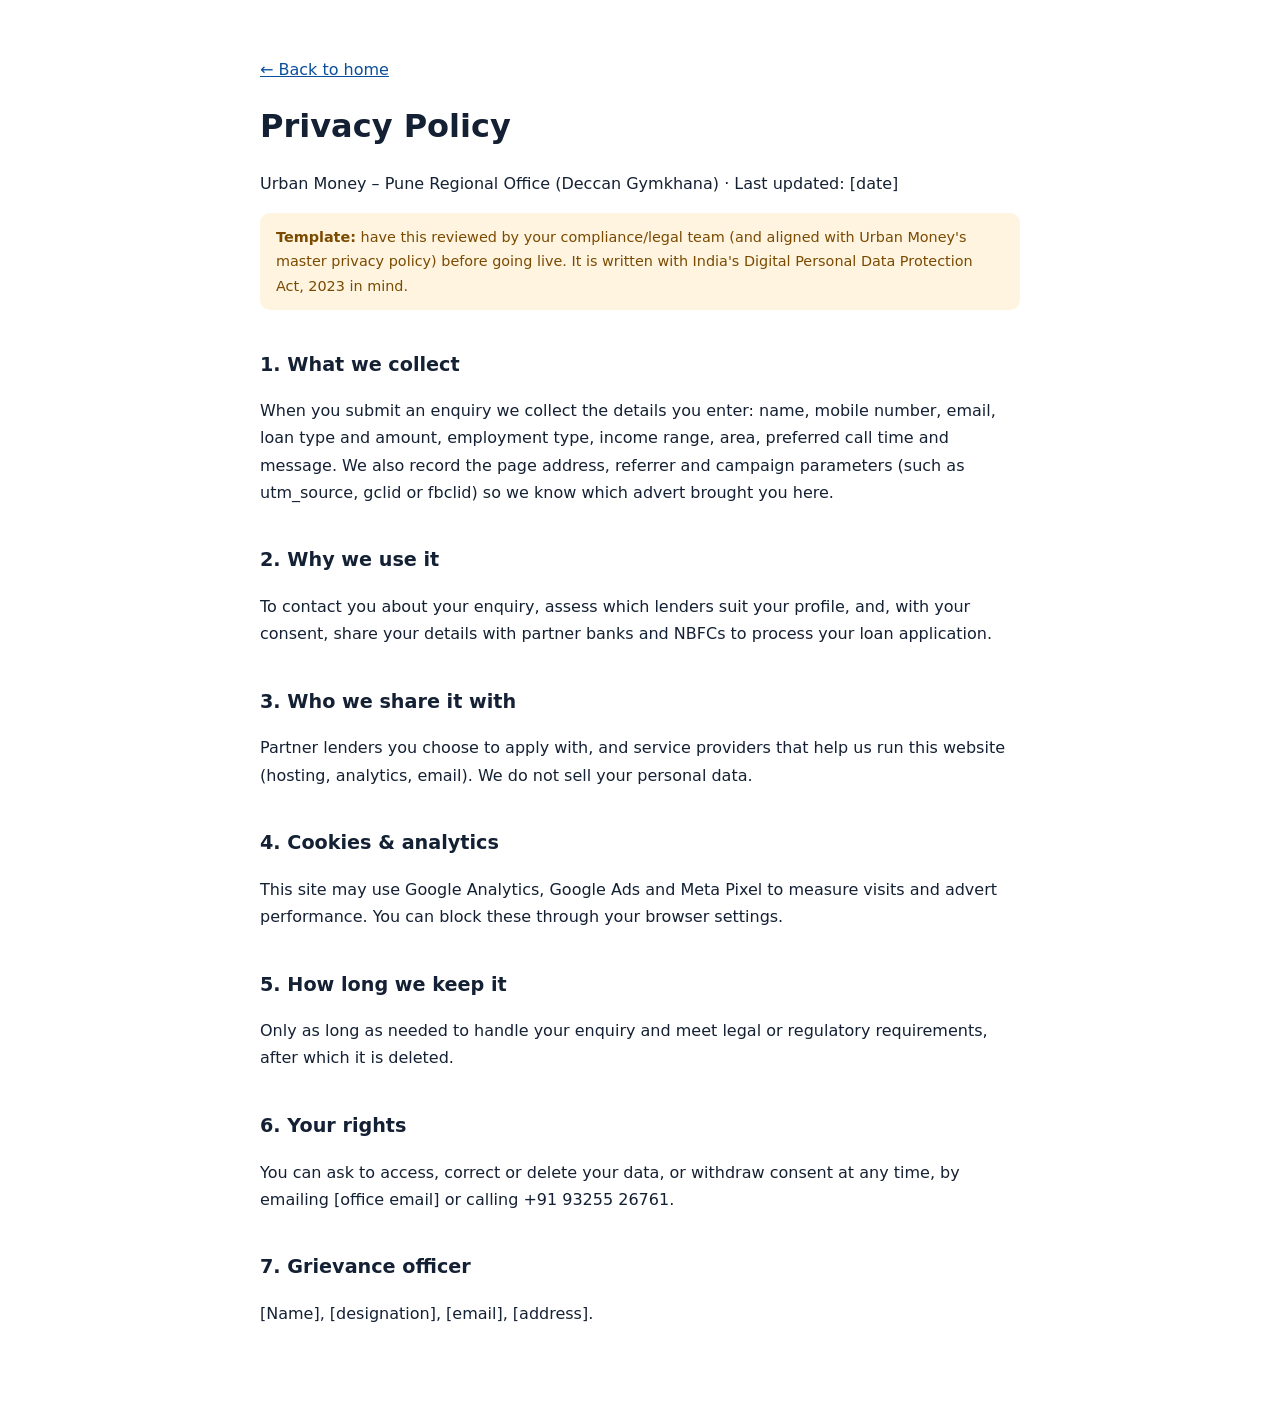
==== privacy.html @ 873d59a4 "Publish complete Pune website Co-authored-by: Copilot <223556219+Copilot@users.noreply.github.com>" ====
<!doctype html>
<html lang="en">
<head>
<meta charset="utf-8"><meta name="viewport" content="width=device-width, initial-scale=1">
<title>Privacy Policy | Urban Money Pune</title>
<meta name="robots" content="noindex">
<link rel="canonical" href="https://urbanmoney-two.vercel.app/privacy.html">
<link rel="icon" href="/favicon.ico" sizes="48x48">
<link rel="icon" href="/assets/favicon.svg" type="image/svg+xml" sizes="any">
<link rel="icon" href="/assets/favicon-32.png" type="image/png" sizes="32x32">
<link rel="apple-touch-icon" href="/assets/apple-touch-icon.png" sizes="180x180">
<link rel="manifest" href="/site.webmanifest">
<meta name="theme-color" content="#2a2c2b">
<!-- ga4:start (generated by build.py from tracking.ga4Id in js/config.js) -->
  <script async src="https://www.googletagmanager.com/gtag/js?id=G-XXXXXXXXXX"></script>
  <script>window.dataLayer=window.dataLayer||[];function gtag(){dataLayer.push(arguments);}gtag('js',new Date());gtag('config','G-XXXXXXXXXX');</script>
  <!-- ga4:end -->
<style>
  body{font-family:Inter,system-ui,sans-serif;color:#142033;background:#fff;line-height:1.7;margin:0}
  main{max-width:760px;margin:0 auto;padding:40px 16px 80px}
  h1{font-size:2rem;margin:0 0 4px} h2{font-size:1.2rem;margin-top:2em}
  .note{background:#fff4e0;color:#7a4a00;padding:12px 16px;border-radius:10px;font-size:.9rem}
  a{color:#0b4f9c}
</style>
</head>
<body>
<main>
  <p><a href="index.html">← Back to home</a></p>
  <h1>Privacy Policy</h1>
  <p>Urban Money – Pune Regional Office (Deccan Gymkhana) · Last updated: [date]</p>
  <p class="note"><strong>Template:</strong> have this reviewed by your compliance/legal team (and aligned with Urban Money's master privacy policy) before going live. It is written with India's Digital Personal Data Protection Act, 2023 in mind.</p>

  <h2>1. What we collect</h2>
  <p>When you submit an enquiry we collect the details you enter: name, mobile number, email, loan type and amount, employment type, income range, area, preferred call time and message. We also record the page address, referrer and campaign parameters (such as utm_source, gclid or fbclid) so we know which advert brought you here.</p>

  <h2>2. Why we use it</h2>
  <p>To contact you about your enquiry, assess which lenders suit your profile, and, with your consent, share your details with partner banks and NBFCs to process your loan application.</p>

  <h2>3. Who we share it with</h2>
  <p>Partner lenders you choose to apply with, and service providers that help us run this website (hosting, analytics, email). We do not sell your personal data.</p>

  <h2>4. Cookies & analytics</h2>
  <p>This site may use Google Analytics, Google Ads and Meta Pixel to measure visits and advert performance. You can block these through your browser settings.</p>

  <h2>5. How long we keep it</h2>
  <p>Only as long as needed to handle your enquiry and meet legal or regulatory requirements, after which it is deleted.</p>

  <h2>6. Your rights</h2>
  <p>You can ask to access, correct or delete your data, or withdraw consent at any time, by emailing [office email] or calling +91 93255 26761.</p>

  <h2>7. Grievance officer</h2>
  <p>[Name], [designation], [email], [address].</p>
</main>
</body>
</html>
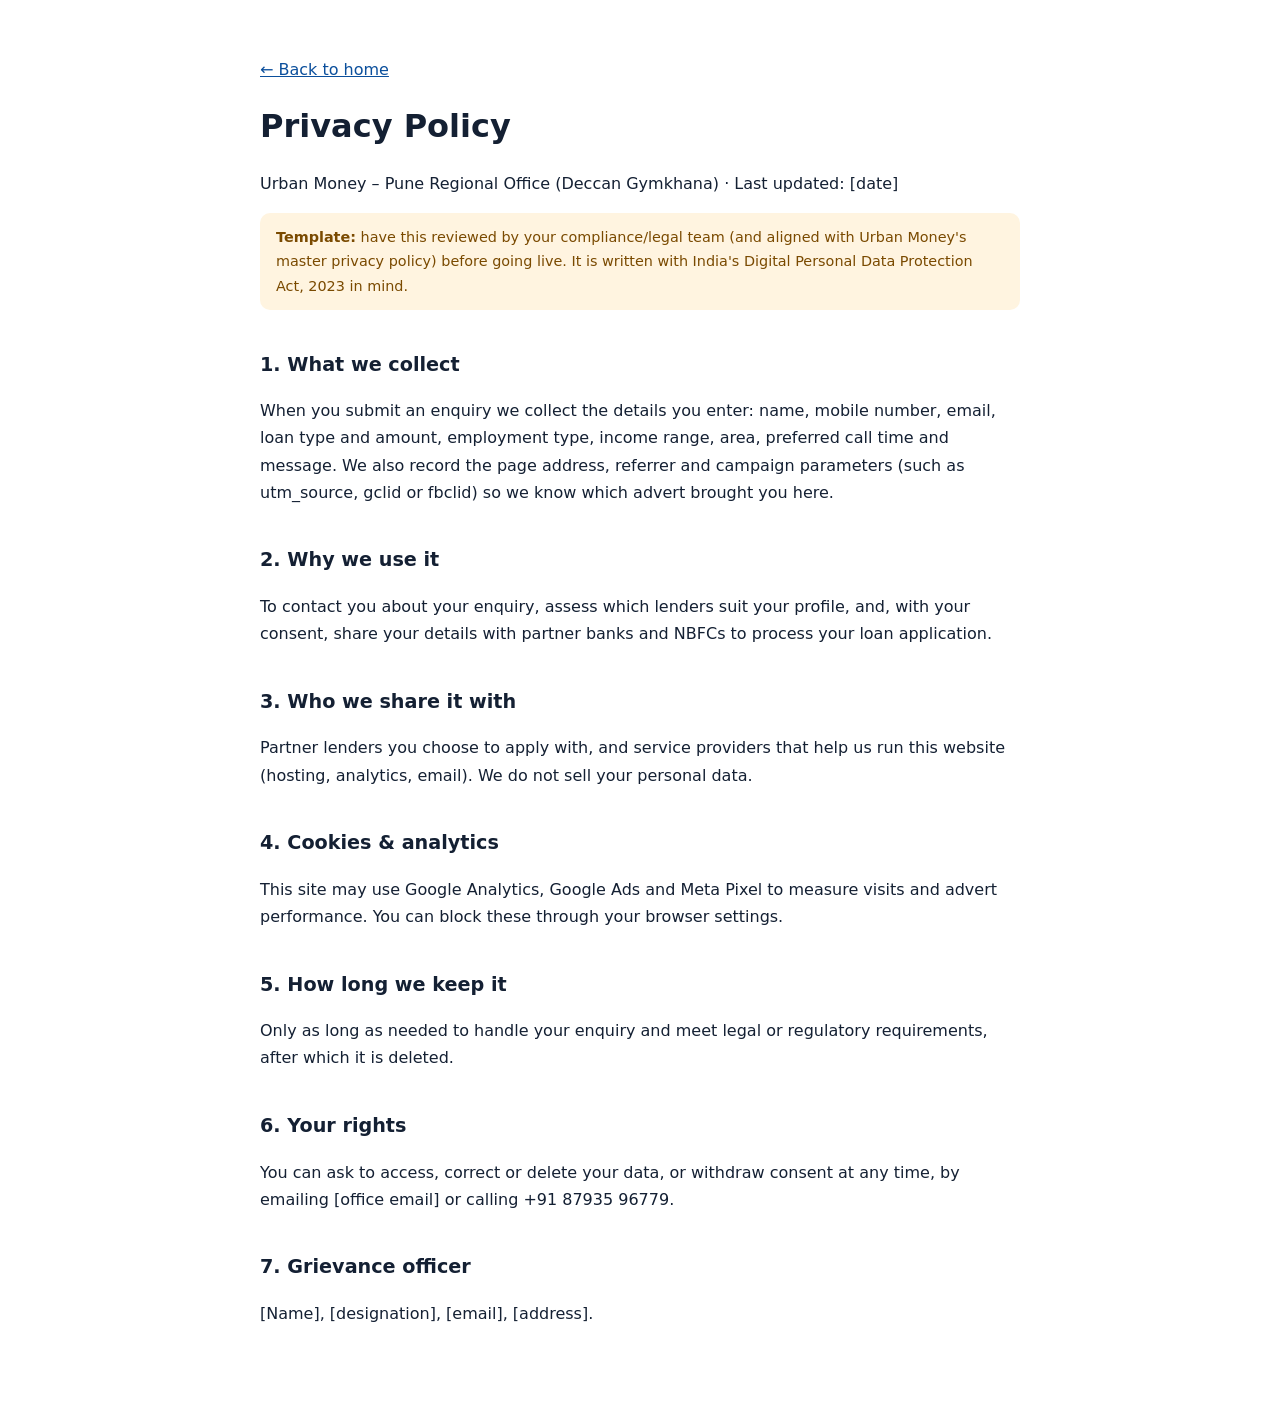
==== commit 16ecd21f: "Update business contact number Co-authored-by: Copilot <223556219+Copilot@users.noreply.github.com>" ====
--- a/privacy.html
+++ b/privacy.html
@@ -46,7 +46,7 @@
   <p>Only as long as needed to handle your enquiry and meet legal or regulatory requirements, after which it is deleted.</p>
 
   <h2>6. Your rights</h2>
-  <p>You can ask to access, correct or delete your data, or withdraw consent at any time, by emailing [office email] or calling +91 93255 26761.</p>
+  <p>You can ask to access, correct or delete your data, or withdraw consent at any time, by emailing [office email] or calling +91 87935 96779.</p>
 
   <h2>7. Grievance officer</h2>
   <p>[Name], [designation], [email], [address].</p>
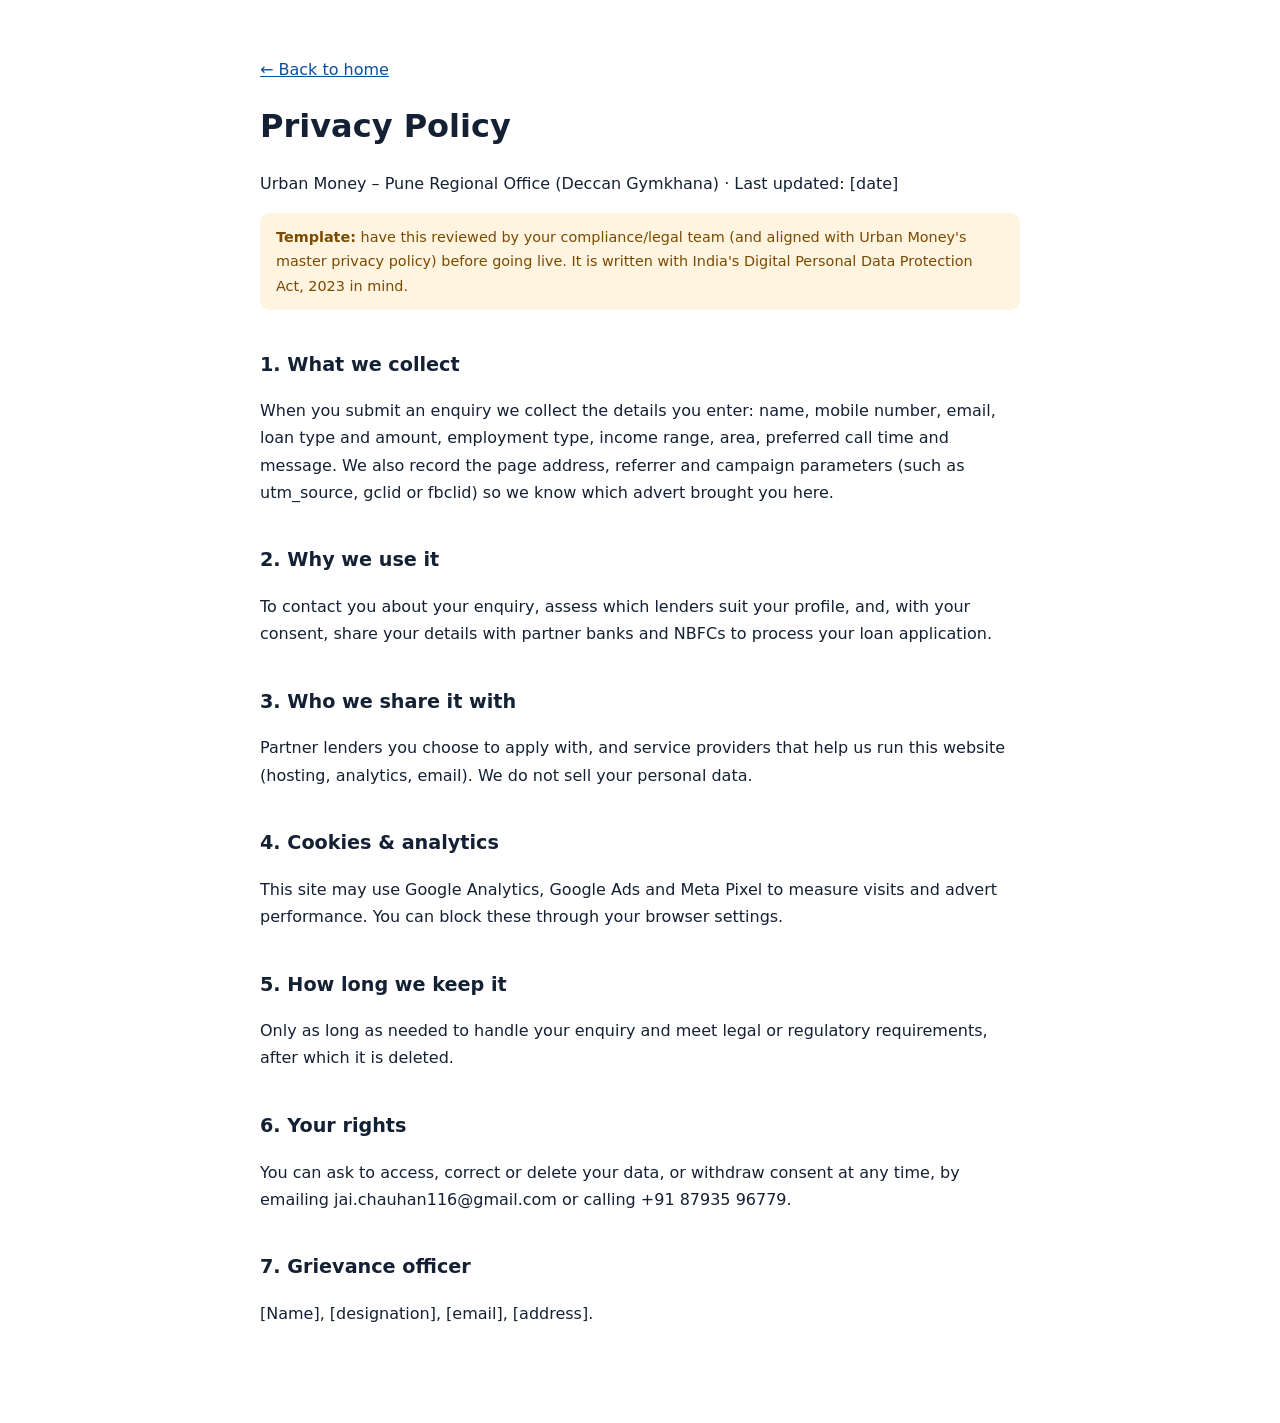
==== commit d36b7305: "Add business email and update section styling Co-authored-by: Copilot <223556219+Copilot@users.norep" ====
--- a/privacy.html
+++ b/privacy.html
@@ -46,7 +46,7 @@
   <p>Only as long as needed to handle your enquiry and meet legal or regulatory requirements, after which it is deleted.</p>
 
   <h2>6. Your rights</h2>
-  <p>You can ask to access, correct or delete your data, or withdraw consent at any time, by emailing [office email] or calling +91 87935 96779.</p>
+  <p>You can ask to access, correct or delete your data, or withdraw consent at any time, by emailing jai.chauhan116@gmail.com or calling +91 87935 96779.</p>
 
   <h2>7. Grievance officer</h2>
   <p>[Name], [designation], [email], [address].</p>
